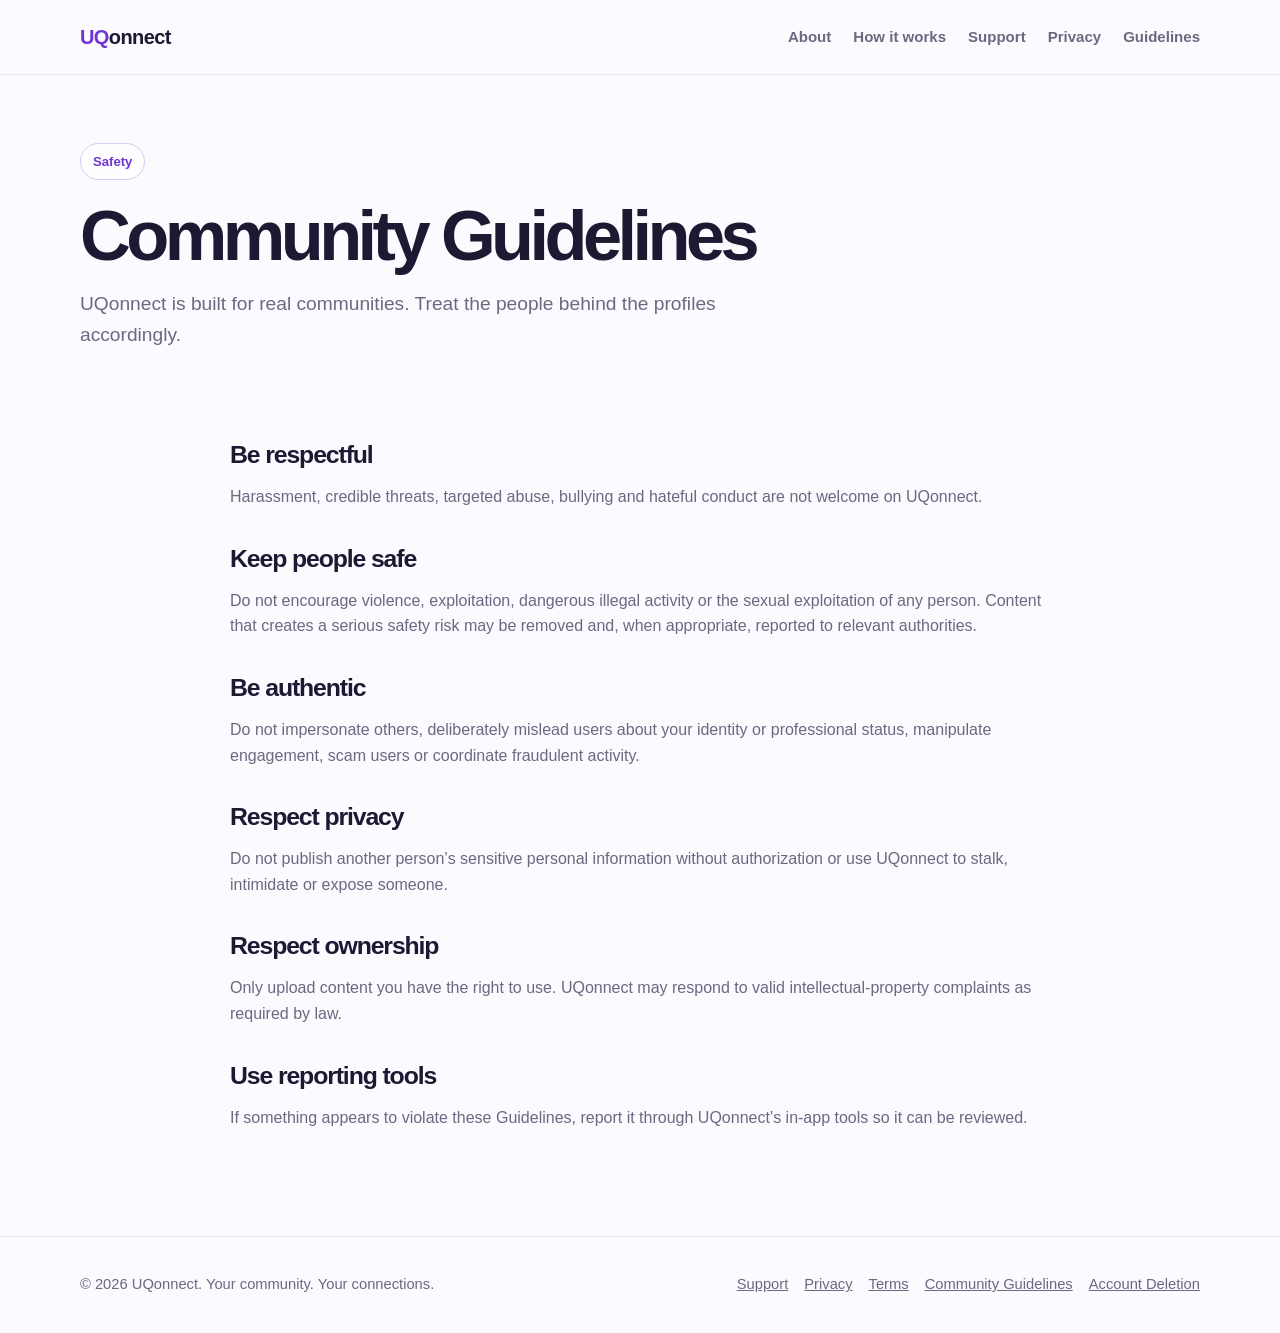
==== community-guidelines.html @ 995e0bdf "Add initial UQonnect website" ====
<!doctype html>
<html lang="en"><head>
<meta charset="utf-8">
<meta name="viewport" content="width=device-width, initial-scale=1">
<title>Community Guidelines | UQonnect</title>
<meta name="description" content="UQonnect — Your community. Your connections.">
<link rel="stylesheet" href="style.css">
</head><body><header><div class="wrap"><nav>
<a class="brand" href="index.html"><span>UQ</span>onnect</a>
<div class="links">
<a href="index.html#about">About</a>
<a href="index.html#features">How it works</a>
<a href="support.html">Support</a>
<a href="privacy.html">Privacy</a>
<a href="community-guidelines.html">Guidelines</a>
</div>
</nav></div></header>
<main><div class="wrap pagehead"><span class="eyebrow">Safety</span><h1>Community Guidelines</h1>
<p class="lead">UQonnect is built for real communities. Treat the people behind the profiles accordingly.</p></div>
<div class="wrap legal">
<h2>Be respectful</h2><p>Harassment, credible threats, targeted abuse, bullying and hateful conduct are not welcome on UQonnect.</p>
<h2>Keep people safe</h2><p>Do not encourage violence, exploitation, dangerous illegal activity or the sexual exploitation of any person. Content that creates a serious safety risk may be removed and, when appropriate, reported to relevant authorities.</p>
<h2>Be authentic</h2><p>Do not impersonate others, deliberately mislead users about your identity or professional status, manipulate engagement, scam users or coordinate fraudulent activity.</p>
<h2>Respect privacy</h2><p>Do not publish another person’s sensitive personal information without authorization or use UQonnect to stalk, intimidate or expose someone.</p>
<h2>Respect ownership</h2><p>Only upload content you have the right to use. UQonnect may respond to valid intellectual-property complaints as required by law.</p>
<h2>Use reporting tools</h2><p>If something appears to violate these Guidelines, report it through UQonnect’s in-app tools so it can be reviewed.</p>
</div></main>
<footer><div class="wrap footerline">
<div>© <span data-year></span> UQonnect. Your community. Your connections.</div>
<div class="footerlinks">
<a href="support.html">Support</a>
<a href="privacy.html">Privacy</a>
<a href="terms.html">Terms</a>
<a href="community-guidelines.html">Community Guidelines</a>
<a href="delete-account.html">Account Deletion</a>
</div></div></footer><script src="script.js"></script></body></html>
---- style.css ----
:root {
  --bg: #fbfaff;
  --surface: #ffffff;
  --text: #1f1833;
  --muted: #6e6780;
  --purple: #6f35d5;
  --purple2: #9c54ed;
  --border: #e8e2f2;
  --shadow: 0 18px 50px rgba(60, 28, 110, .12);
}
* { box-sizing: border-box; }
html { scroll-behavior: smooth; }
body {
  margin: 0;
  font-family: Inter, ui-sans-serif, -apple-system, BlinkMacSystemFont, "Segoe UI", sans-serif;
  background: var(--bg);
  color: var(--text);
  line-height: 1.6;
}
a { color: inherit; }
.wrap { width: min(1120px, calc(100% - 36px)); margin: 0 auto; }
header {
  position: sticky; top: 0; z-index: 10;
  background: rgba(251,250,255,.9);
  backdrop-filter: blur(18px);
  border-bottom: 1px solid rgba(232,226,242,.85);
}
nav { min-height: 74px; display: flex; align-items: center; justify-content: space-between; gap: 24px; }
.brand { text-decoration: none; font-size: 1.25rem; font-weight: 900; letter-spacing: -.03em; }
.brand span { color: var(--purple); }
.links { display: flex; align-items: center; gap: 22px; flex-wrap: wrap; }
.links a { text-decoration: none; color: var(--muted); font-size: .94rem; font-weight: 700; }
.links a:hover { color: var(--purple); }
.hero {
  padding: 90px 0 76px;
  background:
    radial-gradient(circle at 15% 10%, rgba(156,84,237,.22), transparent 27rem),
    radial-gradient(circle at 80% 20%, rgba(111,53,213,.15), transparent 24rem);
}
.eyebrow {
  display: inline-flex; padding: 7px 12px; border: 1px solid #d9c9f4;
  border-radius: 999px; color: var(--purple); font-weight: 800; font-size: .82rem;
  background: rgba(255,255,255,.72);
}
h1 { font-size: clamp(2.75rem, 8vw, 5.5rem); line-height: .97; letter-spacing: -.065em; margin: 22px 0; max-width: 900px; }
h2 { font-size: clamp(2rem, 5vw, 3rem); letter-spacing: -.045em; line-height: 1.05; margin: 0 0 16px; }
h3 { margin-top: 0; }
.lead { max-width: 740px; font-size: 1.2rem; color: var(--muted); }
.actions { display:flex; gap:14px; flex-wrap:wrap; margin-top:30px; }
.button {
  display:inline-block; padding:13px 18px; border-radius:12px; text-decoration:none;
  font-weight:800; border:1px solid var(--border); background:var(--surface);
}
.button.primary { color:white; border:0; background:linear-gradient(135deg,var(--purple),var(--purple2)); }
section { padding: 74px 0; }
.grid { display:grid; grid-template-columns:repeat(3,1fr); gap:20px; }
.card {
  background:var(--surface); border:1px solid var(--border); border-radius:22px;
  padding:26px; box-shadow:var(--shadow);
}
.card p, .muted, .legal p, .legal li { color:var(--muted); }
.band { background: linear-gradient(135deg,#241638,#442068); color:white; }
.band p { color:#ded4eb; }
.pagehead { padding: 68px 0 36px; }
.pagehead h1 { font-size: clamp(2.5rem,6vw,4.4rem); margin-bottom:14px; }
.legal { max-width: 820px; padding-bottom: 90px; }
.legal h2 { font-size:1.55rem; margin-top:36px; }
.notice { border-left:4px solid var(--purple); padding:16px 18px; background:#f2ebfc; border-radius:12px; }
footer { border-top:1px solid var(--border); padding:36px 0; color:var(--muted); font-size:.92rem; }
.footerline { display:flex; justify-content:space-between; gap:20px; flex-wrap:wrap; }
.footerlinks { display:flex; gap:16px; flex-wrap:wrap; }
@media (max-width: 760px) {
  .links { display:none; }
  .grid { grid-template-columns:1fr; }
  .hero { padding-top:64px; }
}
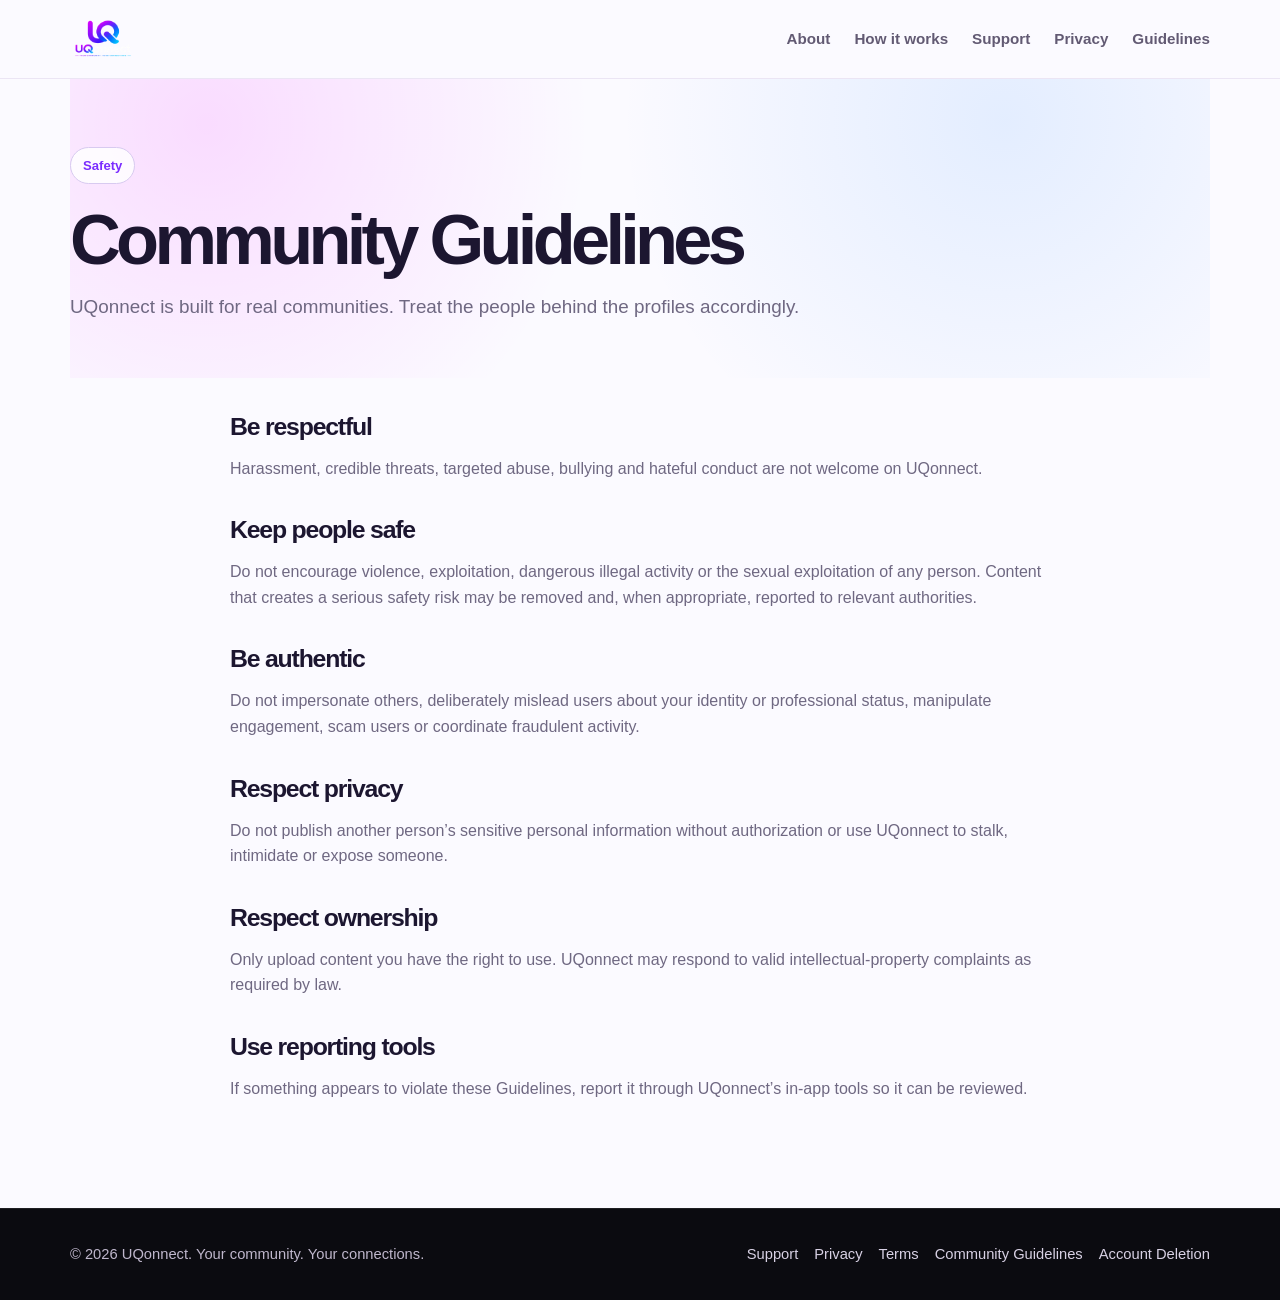
==== commit a6bd06e7: "Update website with official UQonnect branding" ====
--- a/community-guidelines.html
+++ b/community-guidelines.html
@@ -6,7 +6,9 @@
 <meta name="description" content="UQonnect — Your community. Your connections.">
 <link rel="stylesheet" href="style.css">
 </head><body><header><div class="wrap"><nav>
-<a class="brand" href="index.html"><span>UQ</span>onnect</a>
+<a class="brand-link" href="index.html" aria-label="UQonnect home">
+  <img class="brand-mini" src="uqonnect_logo_dark.png" alt="UQonnect">
+</a>
 <div class="links">
 <a href="index.html#about">About</a>
 <a href="index.html#features">How it works</a>
@@ -14,8 +16,7 @@
 <a href="privacy.html">Privacy</a>
 <a href="community-guidelines.html">Guidelines</a>
 </div>
-</nav></div></header>
-<main><div class="wrap pagehead"><span class="eyebrow">Safety</span><h1>Community Guidelines</h1>
+</nav></div></header><main><div class="wrap pagehead"><span class="eyebrow">Safety</span><h1>Community Guidelines</h1>
 <p class="lead">UQonnect is built for real communities. Treat the people behind the profiles accordingly.</p></div>
 <div class="wrap legal">
 <h2>Be respectful</h2><p>Harassment, credible threats, targeted abuse, bullying and hateful conduct are not welcome on UQonnect.</p>
@@ -24,8 +25,7 @@
 <h2>Respect privacy</h2><p>Do not publish another person’s sensitive personal information without authorization or use UQonnect to stalk, intimidate or expose someone.</p>
 <h2>Respect ownership</h2><p>Only upload content you have the right to use. UQonnect may respond to valid intellectual-property complaints as required by law.</p>
 <h2>Use reporting tools</h2><p>If something appears to violate these Guidelines, report it through UQonnect’s in-app tools so it can be reviewed.</p>
-</div></main>
-<footer><div class="wrap footerline">
+</div></main><footer><div class="wrap footerline">
 <div>© <span data-year></span> UQonnect. Your community. Your connections.</div>
 <div class="footerlinks">
 <a href="support.html">Support</a>
--- a/style.css
+++ b/style.css
@@ -1,12 +1,15 @@
 :root {
   --bg: #fbfaff;
   --surface: #ffffff;
-  --text: #1f1833;
-  --muted: #6e6780;
-  --purple: #6f35d5;
-  --purple2: #9c54ed;
-  --border: #e8e2f2;
-  --shadow: 0 18px 50px rgba(60, 28, 110, .12);
+  --text: #1c1630;
+  --muted: #6f6882;
+  --pink: #ee00ff;
+  --purple: #7b2cff;
+  --blue: #137dff;
+  --cyan: #00d6f3;
+  --border: #ebe5f4;
+  --shadow: 0 20px 55px rgba(45, 21, 92, .11);
+  --brand: linear-gradient(135deg, var(--pink) 0%, var(--purple) 36%, var(--blue) 72%, var(--cyan) 100%);
 }
 * { box-sizing: border-box; }
 html { scroll-behavior: smooth; }
@@ -18,59 +21,109 @@
   line-height: 1.6;
 }
 a { color: inherit; }
-.wrap { width: min(1120px, calc(100% - 36px)); margin: 0 auto; }
+.wrap { width: min(1140px, calc(100% - 36px)); margin: 0 auto; }
 header {
-  position: sticky; top: 0; z-index: 10;
+  position: sticky; top: 0; z-index: 20;
   background: rgba(251,250,255,.9);
   backdrop-filter: blur(18px);
   border-bottom: 1px solid rgba(232,226,242,.85);
 }
-nav { min-height: 74px; display: flex; align-items: center; justify-content: space-between; gap: 24px; }
-.brand { text-decoration: none; font-size: 1.25rem; font-weight: 900; letter-spacing: -.03em; }
-.brand span { color: var(--purple); }
-.links { display: flex; align-items: center; gap: 22px; flex-wrap: wrap; }
-.links a { text-decoration: none; color: var(--muted); font-size: .94rem; font-weight: 700; }
-.links a:hover { color: var(--purple); }
+nav { min-height: 78px; display:flex; align-items:center; justify-content:space-between; gap:24px; }
+.brand-link { display:inline-flex; align-items:center; gap:10px; text-decoration:none; }
+.brand-mini { height: 44px; width:auto; display:block; }
+.links { display:flex; align-items:center; gap:24px; flex-wrap:wrap; }
+.links a { text-decoration:none; color:#625a73; font-size:.95rem; font-weight:800; }
+.links a:hover { color:var(--purple); }
 .hero {
-  padding: 90px 0 76px;
+  padding: 86px 0 72px;
+  overflow: hidden;
   background:
-    radial-gradient(circle at 15% 10%, rgba(156,84,237,.22), transparent 27rem),
-    radial-gradient(circle at 80% 20%, rgba(111,53,213,.15), transparent 24rem);
+    radial-gradient(circle at 12% 18%, rgba(238,0,255,.18), transparent 26rem),
+    radial-gradient(circle at 76% 14%, rgba(19,125,255,.14), transparent 25rem),
+    radial-gradient(circle at 88% 68%, rgba(0,214,243,.11), transparent 24rem),
+    linear-gradient(180deg, #fff 0%, #faf7ff 100%);
 }
+.hero-grid { display:grid; grid-template-columns:1.08fr .92fr; align-items:center; gap:54px; }
 .eyebrow {
-  display: inline-flex; padding: 7px 12px; border: 1px solid #d9c9f4;
-  border-radius: 999px; color: var(--purple); font-weight: 800; font-size: .82rem;
-  background: rgba(255,255,255,.72);
+  display:inline-flex; padding:7px 12px; border:1px solid #d8caf0;
+  border-radius:999px; background:rgba(255,255,255,.84);
+  color:var(--purple); font-weight:850; font-size:.82rem;
 }
-h1 { font-size: clamp(2.75rem, 8vw, 5.5rem); line-height: .97; letter-spacing: -.065em; margin: 22px 0; max-width: 900px; }
-h2 { font-size: clamp(2rem, 5vw, 3rem); letter-spacing: -.045em; line-height: 1.05; margin: 0 0 16px; }
-h3 { margin-top: 0; }
-.lead { max-width: 740px; font-size: 1.2rem; color: var(--muted); }
+h1 { font-size:clamp(3rem,7vw,5.7rem); line-height:.96; letter-spacing:-.067em; margin:22px 0 24px; }
+h2 { font-size:clamp(2rem,5vw,3.1rem); line-height:1.05; letter-spacing:-.048em; margin:0 0 16px; }
+h3 { margin-top:0; }
+.gradient-text {
+  background:var(--brand);
+  -webkit-background-clip:text;
+  background-clip:text;
+  color:transparent;
+}
+.lead { max-width:740px; font-size:1.18rem; color:var(--muted); }
 .actions { display:flex; gap:14px; flex-wrap:wrap; margin-top:30px; }
 .button {
-  display:inline-block; padding:13px 18px; border-radius:12px; text-decoration:none;
-  font-weight:800; border:1px solid var(--border); background:var(--surface);
+  display:inline-block; padding:14px 19px; border-radius:13px; text-decoration:none;
+  font-weight:850; border:1px solid var(--border); background:var(--surface);
 }
-.button.primary { color:white; border:0; background:linear-gradient(135deg,var(--purple),var(--purple2)); }
-section { padding: 74px 0; }
+.button.primary {
+  color:#fff; border:0; background:var(--brand);
+  box-shadow:0 12px 28px rgba(104,48,238,.24);
+}
+.hero-brand-card {
+  position:relative; min-height:430px; border-radius:34px; padding:28px; overflow:hidden;
+  background:
+    radial-gradient(circle at 24% 10%, rgba(238,0,255,.5), transparent 19rem),
+    radial-gradient(circle at 82% 82%, rgba(0,214,243,.42), transparent 18rem),
+    #09090c;
+  box-shadow:0 28px 80px rgba(30,13,61,.24);
+  display:flex; align-items:center; justify-content:center;
+}
+.hero-brand-card::after {
+  content:""; position:absolute; inset:18px; border:1px solid rgba(255,255,255,.08); border-radius:25px;
+}
+.hero-logo { position:relative; z-index:2; width:min(100%,520px); height:auto; }
+section { padding:76px 0; }
 .grid { display:grid; grid-template-columns:repeat(3,1fr); gap:20px; }
 .card {
-  background:var(--surface); border:1px solid var(--border); border-radius:22px;
-  padding:26px; box-shadow:var(--shadow);
+  position:relative; overflow:hidden; background:var(--surface); border:1px solid var(--border);
+  border-radius:22px; padding:27px; box-shadow:var(--shadow);
 }
+.card::before { content:""; position:absolute; top:0; left:0; right:0; height:4px; background:var(--brand); }
 .card p, .muted, .legal p, .legal li { color:var(--muted); }
-.band { background: linear-gradient(135deg,#241638,#442068); color:white; }
-.band p { color:#ded4eb; }
-.pagehead { padding: 68px 0 36px; }
-.pagehead h1 { font-size: clamp(2.5rem,6vw,4.4rem); margin-bottom:14px; }
-.legal { max-width: 820px; padding-bottom: 90px; }
+.brand-band {
+  color:white;
+  background:
+    radial-gradient(circle at 18% 20%, rgba(238,0,255,.22), transparent 22rem),
+    radial-gradient(circle at 82% 80%, rgba(0,214,243,.18), transparent 24rem),
+    #09090c;
+}
+.brand-band-grid { display:grid; grid-template-columns:.75fr 1.25fr; gap:48px; align-items:center; }
+.band-logo { width:min(100%,430px); height:auto; }
+.brand-band p { color:#d8d1e4; }
+.pagehead {
+  padding:68px 0 36px;
+  background:
+    radial-gradient(circle at 12% 15%, rgba(238,0,255,.12), transparent 24rem),
+    radial-gradient(circle at 82% 14%, rgba(19,125,255,.10), transparent 24rem);
+}
+.pagehead h1 { font-size:clamp(2.5rem,6vw,4.4rem); margin-bottom:14px; }
+.legal { max-width:820px; padding-bottom:90px; }
 .legal h2 { font-size:1.55rem; margin-top:36px; }
 .notice { border-left:4px solid var(--purple); padding:16px 18px; background:#f2ebfc; border-radius:12px; }
-footer { border-top:1px solid var(--border); padding:36px 0; color:var(--muted); font-size:.92rem; }
-.footerline { display:flex; justify-content:space-between; gap:20px; flex-wrap:wrap; }
+footer {
+  background:#0b0b10; border-top:1px solid rgba(255,255,255,.08);
+  padding:34px 0; color:#bfb7cc; font-size:.92rem;
+}
+.footerline { display:flex; justify-content:space-between; align-items:center; gap:20px; flex-wrap:wrap; }
 .footerlinks { display:flex; gap:16px; flex-wrap:wrap; }
-@media (max-width: 760px) {
+.footerlinks a { color:#d8d1e4; text-decoration:none; }
+.footerlinks a:hover { color:white; }
+@media (max-width:900px) {
+  .hero-grid,.brand-band-grid { grid-template-columns:1fr; }
+  .hero-brand-card { min-height:330px; }
+}
+@media (max-width:760px) {
   .links { display:none; }
   .grid { grid-template-columns:1fr; }
-  .hero { padding-top:64px; }
+  .hero { padding-top:58px; }
+  .brand-mini { height:38px; }
 }
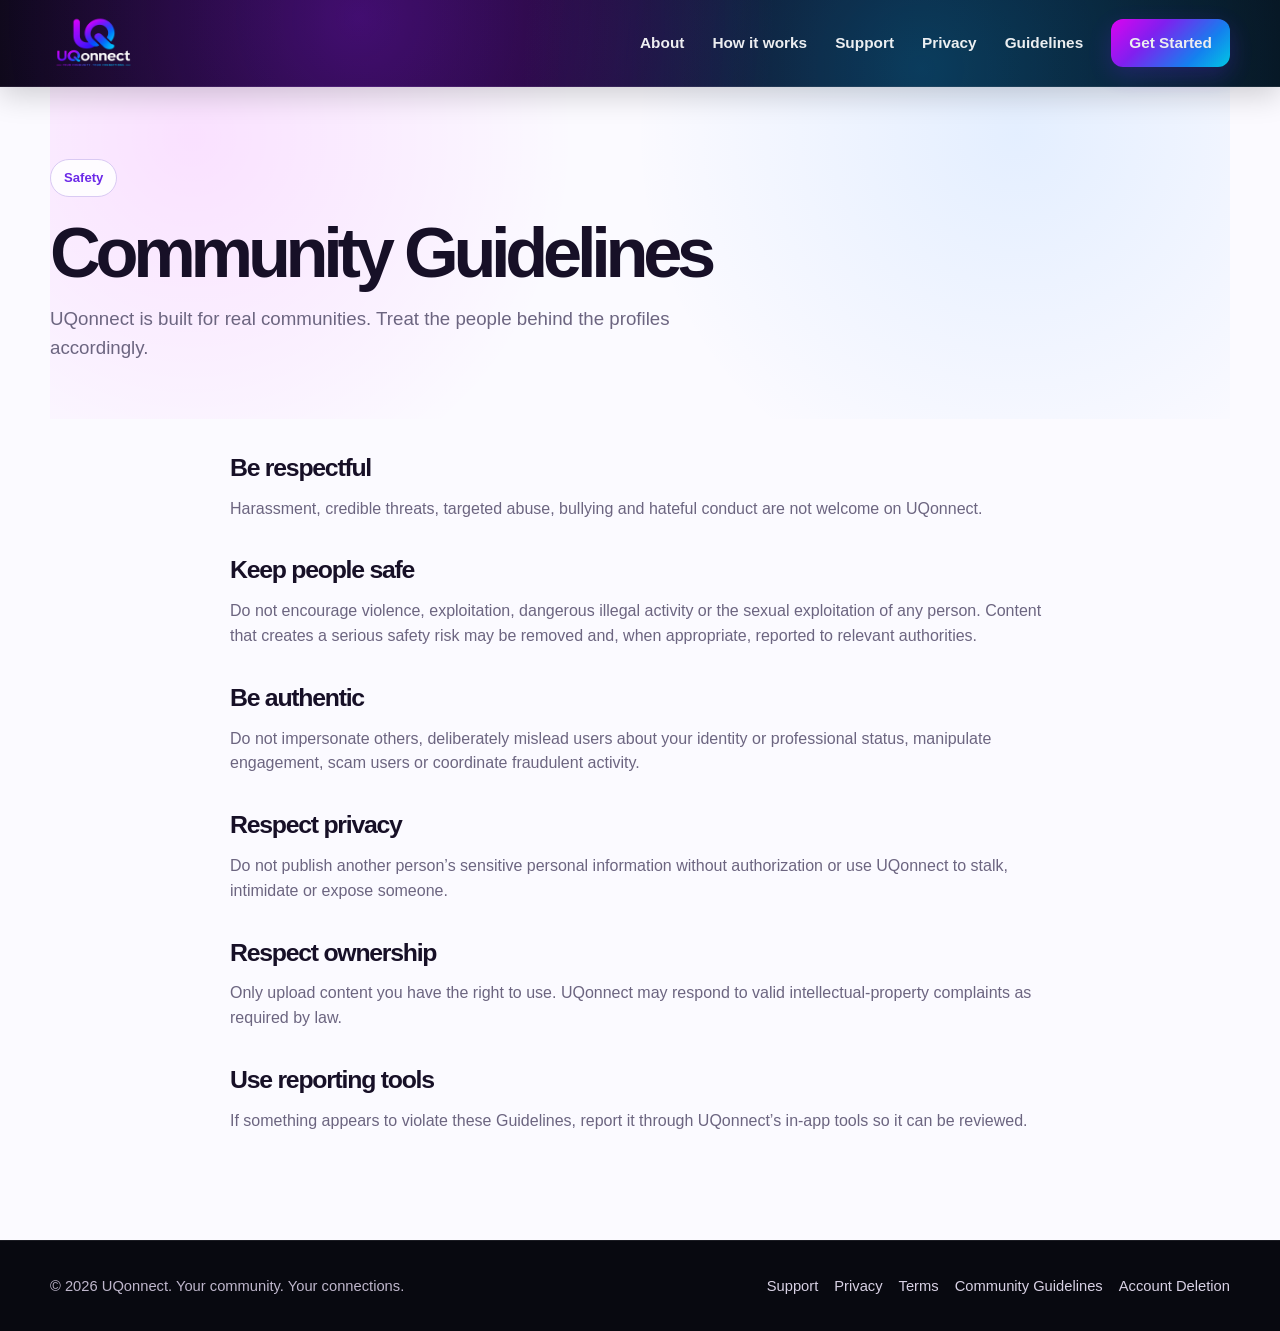
==== commit 01d5b572: "Add dark branded header and iPhone hero" ====
--- a/community-guidelines.html
+++ b/community-guidelines.html
@@ -1,22 +1,13 @@
-<!doctype html>
-<html lang="en"><head>
-<meta charset="utf-8">
-<meta name="viewport" content="width=device-width, initial-scale=1">
-<title>Community Guidelines | UQonnect</title>
-<meta name="description" content="UQonnect — Your community. Your connections.">
-<link rel="stylesheet" href="style.css">
-</head><body><header><div class="wrap"><nav>
-<a class="brand-link" href="index.html" aria-label="UQonnect home">
-  <img class="brand-mini" src="uqonnect_logo_dark.png" alt="UQonnect">
-</a>
+<!doctype html><html lang="en"><head>
+<meta charset="utf-8"><meta name="viewport" content="width=device-width, initial-scale=1">
+<title>Community Guidelines | UQonnect</title><meta name="description" content="UQonnect — Your community. Your connections.">
+<link rel="stylesheet" href="style.css"></head><body><header><div class="wrap"><nav>
+<a class="brand-link" href="index.html" aria-label="UQonnect home"><img class="brand-logo" src="uqonnect_logo_dark.png" alt="UQonnect"></a>
 <div class="links">
-<a href="index.html#about">About</a>
-<a href="index.html#features">How it works</a>
-<a href="support.html">Support</a>
-<a href="privacy.html">Privacy</a>
-<a href="community-guidelines.html">Guidelines</a>
-</div>
-</nav></div></header><main><div class="wrap pagehead"><span class="eyebrow">Safety</span><h1>Community Guidelines</h1>
+<a href="index.html#about">About</a><a href="index.html#features">How it works</a>
+<a href="support.html">Support</a><a href="privacy.html">Privacy</a>
+<a href="community-guidelines.html">Guidelines</a><a class="nav-cta" href="#download">Get Started</a>
+</div></nav></div></header><main><div class="wrap pagehead"><span class="eyebrow">Safety</span><h1>Community Guidelines</h1>
 <p class="lead">UQonnect is built for real communities. Treat the people behind the profiles accordingly.</p></div>
 <div class="wrap legal">
 <h2>Be respectful</h2><p>Harassment, credible threats, targeted abuse, bullying and hateful conduct are not welcome on UQonnect.</p>
@@ -27,10 +18,5 @@
 <h2>Use reporting tools</h2><p>If something appears to violate these Guidelines, report it through UQonnect’s in-app tools so it can be reviewed.</p>
 </div></main><footer><div class="wrap footerline">
 <div>© <span data-year></span> UQonnect. Your community. Your connections.</div>
-<div class="footerlinks">
-<a href="support.html">Support</a>
-<a href="privacy.html">Privacy</a>
-<a href="terms.html">Terms</a>
-<a href="community-guidelines.html">Community Guidelines</a>
-<a href="delete-account.html">Account Deletion</a>
-</div></div></footer><script src="script.js"></script></body></html>+<div class="footerlinks"><a href="support.html">Support</a><a href="privacy.html">Privacy</a><a href="terms.html">Terms</a><a href="community-guidelines.html">Community Guidelines</a><a href="delete-account.html">Account Deletion</a></div>
+</div></footer><script src="script.js"></script></body></html>
--- a/style.css
+++ b/style.css
@@ -1,129 +1,67 @@
-:root {
-  --bg: #fbfaff;
-  --surface: #ffffff;
-  --text: #1c1630;
-  --muted: #6f6882;
-  --pink: #ee00ff;
-  --purple: #7b2cff;
-  --blue: #137dff;
-  --cyan: #00d6f3;
-  --border: #ebe5f4;
-  --shadow: 0 20px 55px rgba(45, 21, 92, .11);
-  --brand: linear-gradient(135deg, var(--pink) 0%, var(--purple) 36%, var(--blue) 72%, var(--cyan) 100%);
+:root{
+  --bg:#fbfaff;--surface:#fff;--text:#171027;--muted:#6c6580;
+  --pink:#ef00ff;--purple:#8b1fff;--blue:#1689ff;--cyan:#00d6f3;
+  --nav:#07080e;--border:#e9e2f3;
+  --brand:linear-gradient(135deg,var(--pink) 0%,var(--purple) 34%,var(--blue) 73%,var(--cyan) 100%);
+  --shadow:0 20px 60px rgba(50,25,105,.16)
 }
-* { box-sizing: border-box; }
-html { scroll-behavior: smooth; }
-body {
-  margin: 0;
-  font-family: Inter, ui-sans-serif, -apple-system, BlinkMacSystemFont, "Segoe UI", sans-serif;
-  background: var(--bg);
-  color: var(--text);
-  line-height: 1.6;
+*{box-sizing:border-box}html{scroll-behavior:smooth}
+body{margin:0;font-family:Inter,ui-sans-serif,-apple-system,BlinkMacSystemFont,"Segoe UI",sans-serif;color:var(--text);background:var(--bg);line-height:1.55}
+a{color:inherit}.wrap{width:min(1180px,calc(100% - 36px));margin:0 auto}
+header{
+  position:sticky;top:0;z-index:30;
+  background:
+    radial-gradient(circle at 28% 20%,rgba(148,24,255,.38),transparent 26rem),
+    radial-gradient(circle at 72% 80%,rgba(0,184,255,.28),transparent 25rem),
+    linear-gradient(90deg,#080810 0%,#15071f 48%,#071420 100%);
+  border-bottom:1px solid rgba(255,255,255,.08);box-shadow:0 8px 30px rgba(0,0,0,.18)
 }
-a { color: inherit; }
-.wrap { width: min(1140px, calc(100% - 36px)); margin: 0 auto; }
-header {
-  position: sticky; top: 0; z-index: 20;
-  background: rgba(251,250,255,.9);
-  backdrop-filter: blur(18px);
-  border-bottom: 1px solid rgba(232,226,242,.85);
+nav{min-height:86px;display:flex;align-items:center;justify-content:space-between;gap:24px}
+.brand-link{display:flex;align-items:center;text-decoration:none}.brand-logo{height:58px;width:auto;display:block}
+.links{display:flex;align-items:center;gap:28px}.links a{color:#fff;text-decoration:none;font-size:.96rem;font-weight:800;opacity:.92}
+.links a:hover{opacity:1;color:#c8e9ff}.nav-cta{padding:12px 18px;border-radius:12px;background:var(--brand);color:#fff!important;box-shadow:0 8px 24px rgba(116,36,255,.25)}
+.hero{
+  position:relative;overflow:hidden;padding:76px 0 86px;min-height:760px;
+  background:
+    radial-gradient(circle at 14% 20%,rgba(239,0,255,.15),transparent 28rem),
+    radial-gradient(circle at 80% 18%,rgba(22,137,255,.18),transparent 30rem),
+    radial-gradient(circle at 82% 70%,rgba(0,214,243,.12),transparent 27rem),
+    linear-gradient(180deg,#fff 0%,#fbf8ff 100%)
 }
-nav { min-height: 78px; display:flex; align-items:center; justify-content:space-between; gap:24px; }
-.brand-link { display:inline-flex; align-items:center; gap:10px; text-decoration:none; }
-.brand-mini { height: 44px; width:auto; display:block; }
-.links { display:flex; align-items:center; gap:24px; flex-wrap:wrap; }
-.links a { text-decoration:none; color:#625a73; font-size:.95rem; font-weight:800; }
-.links a:hover { color:var(--purple); }
-.hero {
-  padding: 86px 0 72px;
-  overflow: hidden;
-  background:
-    radial-gradient(circle at 12% 18%, rgba(238,0,255,.18), transparent 26rem),
-    radial-gradient(circle at 76% 14%, rgba(19,125,255,.14), transparent 25rem),
-    radial-gradient(circle at 88% 68%, rgba(0,214,243,.11), transparent 24rem),
-    linear-gradient(180deg, #fff 0%, #faf7ff 100%);
-}
-.hero-grid { display:grid; grid-template-columns:1.08fr .92fr; align-items:center; gap:54px; }
-.eyebrow {
-  display:inline-flex; padding:7px 12px; border:1px solid #d8caf0;
-  border-radius:999px; background:rgba(255,255,255,.84);
-  color:var(--purple); font-weight:850; font-size:.82rem;
-}
-h1 { font-size:clamp(3rem,7vw,5.7rem); line-height:.96; letter-spacing:-.067em; margin:22px 0 24px; }
-h2 { font-size:clamp(2rem,5vw,3.1rem); line-height:1.05; letter-spacing:-.048em; margin:0 0 16px; }
-h3 { margin-top:0; }
-.gradient-text {
-  background:var(--brand);
-  -webkit-background-clip:text;
-  background-clip:text;
-  color:transparent;
-}
-.lead { max-width:740px; font-size:1.18rem; color:var(--muted); }
-.actions { display:flex; gap:14px; flex-wrap:wrap; margin-top:30px; }
-.button {
-  display:inline-block; padding:14px 19px; border-radius:13px; text-decoration:none;
-  font-weight:850; border:1px solid var(--border); background:var(--surface);
-}
-.button.primary {
-  color:#fff; border:0; background:var(--brand);
-  box-shadow:0 12px 28px rgba(104,48,238,.24);
-}
-.hero-brand-card {
-  position:relative; min-height:430px; border-radius:34px; padding:28px; overflow:hidden;
-  background:
-    radial-gradient(circle at 24% 10%, rgba(238,0,255,.5), transparent 19rem),
-    radial-gradient(circle at 82% 82%, rgba(0,214,243,.42), transparent 18rem),
-    #09090c;
-  box-shadow:0 28px 80px rgba(30,13,61,.24);
-  display:flex; align-items:center; justify-content:center;
-}
-.hero-brand-card::after {
-  content:""; position:absolute; inset:18px; border:1px solid rgba(255,255,255,.08); border-radius:25px;
-}
-.hero-logo { position:relative; z-index:2; width:min(100%,520px); height:auto; }
-section { padding:76px 0; }
-.grid { display:grid; grid-template-columns:repeat(3,1fr); gap:20px; }
-.card {
-  position:relative; overflow:hidden; background:var(--surface); border:1px solid var(--border);
-  border-radius:22px; padding:27px; box-shadow:var(--shadow);
-}
-.card::before { content:""; position:absolute; top:0; left:0; right:0; height:4px; background:var(--brand); }
-.card p, .muted, .legal p, .legal li { color:var(--muted); }
-.brand-band {
-  color:white;
-  background:
-    radial-gradient(circle at 18% 20%, rgba(238,0,255,.22), transparent 22rem),
-    radial-gradient(circle at 82% 80%, rgba(0,214,243,.18), transparent 24rem),
-    #09090c;
-}
-.brand-band-grid { display:grid; grid-template-columns:.75fr 1.25fr; gap:48px; align-items:center; }
-.band-logo { width:min(100%,430px); height:auto; }
-.brand-band p { color:#d8d1e4; }
-.pagehead {
-  padding:68px 0 36px;
-  background:
-    radial-gradient(circle at 12% 15%, rgba(238,0,255,.12), transparent 24rem),
-    radial-gradient(circle at 82% 14%, rgba(19,125,255,.10), transparent 24rem);
-}
-.pagehead h1 { font-size:clamp(2.5rem,6vw,4.4rem); margin-bottom:14px; }
-.legal { max-width:820px; padding-bottom:90px; }
-.legal h2 { font-size:1.55rem; margin-top:36px; }
-.notice { border-left:4px solid var(--purple); padding:16px 18px; background:#f2ebfc; border-radius:12px; }
-footer {
-  background:#0b0b10; border-top:1px solid rgba(255,255,255,.08);
-  padding:34px 0; color:#bfb7cc; font-size:.92rem;
-}
-.footerline { display:flex; justify-content:space-between; align-items:center; gap:20px; flex-wrap:wrap; }
-.footerlinks { display:flex; gap:16px; flex-wrap:wrap; }
-.footerlinks a { color:#d8d1e4; text-decoration:none; }
-.footerlinks a:hover { color:white; }
-@media (max-width:900px) {
-  .hero-grid,.brand-band-grid { grid-template-columns:1fr; }
-  .hero-brand-card { min-height:330px; }
-}
-@media (max-width:760px) {
-  .links { display:none; }
-  .grid { grid-template-columns:1fr; }
-  .hero { padding-top:58px; }
-  .brand-mini { height:38px; }
-}+.hero::after{content:"";position:absolute;left:-5%;right:-5%;bottom:-72px;height:122px;background:var(--brand);border-radius:50% 50% 0 0/40% 40% 0 0;opacity:.92;transform:rotate(-1deg)}
+.hero-grid{position:relative;z-index:2;display:grid;grid-template-columns:1.02fr .98fr;align-items:center;gap:46px}
+.eyebrow{display:inline-flex;padding:8px 13px;border:1px solid #d9caf3;background:rgba(255,255,255,.88);border-radius:999px;color:#6c29e8;font-weight:850;font-size:.82rem}
+h1{margin:24px 0 22px;font-size:clamp(3.35rem,7vw,6.6rem);line-height:.91;letter-spacing:-.075em}
+.gradient-text{background:var(--brand);-webkit-background-clip:text;background-clip:text;color:transparent}
+.lead{max-width:670px;color:var(--muted);font-size:1.17rem}
+.actions{display:flex;flex-wrap:wrap;gap:14px;margin-top:28px}
+.button{display:inline-flex;align-items:center;justify-content:center;min-height:54px;padding:0 22px;border-radius:13px;text-decoration:none;font-weight:850;border:1px solid var(--border);background:#fff}
+.button.primary{color:#fff;border:0;background:var(--brand);box-shadow:0 14px 34px rgba(106,37,235,.24)}
+.store-row{display:flex;gap:12px;flex-wrap:wrap;margin-top:18px}
+.store-badge{display:inline-flex;align-items:center;gap:10px;padding:9px 14px;border-radius:10px;background:#08080a;color:#fff;text-decoration:none;min-width:170px}
+.store-badge small{display:block;font-size:.62rem;opacity:.78;line-height:1}.store-badge strong{display:block;font-size:1rem;line-height:1.15}
+.store-icon{width:24px;height:24px;border-radius:7px;background:var(--brand);flex:0 0 auto}
+.visual{position:relative;min-height:610px}.glow{position:absolute;width:530px;height:530px;right:-40px;top:40px;border-radius:50%;background:radial-gradient(circle at 30% 30%,rgba(239,0,255,.28),transparent 42%),radial-gradient(circle at 72% 74%,rgba(0,214,243,.30),transparent 46%);filter:blur(12px)}
+.trail{position:absolute;border:4px solid transparent;border-radius:50%;filter:drop-shadow(0 0 12px currentColor);opacity:.85}
+.trail.one{width:560px;height:260px;right:-85px;top:110px;border-top-color:#ff3ef5;border-right-color:#63e9ff;transform:rotate(-18deg)}
+.trail.two{width:520px;height:220px;right:-30px;bottom:28px;border-bottom-color:#7d48ff;border-left-color:#5de9ff;transform:rotate(18deg)}
+.phone{position:absolute;right:70px;top:34px;width:300px;height:610px;padding:10px;border-radius:52px;background:linear-gradient(150deg,#202333 0%,#7c43ff 48%,#2ae0ff 100%);box-shadow:0 34px 70px rgba(35,16,71,.30),0 0 0 2px rgba(255,255,255,.35) inset;transform:rotate(4deg)}
+.phone::before{content:"";position:absolute;inset:6px;border-radius:46px;border:1px solid rgba(255,255,255,.22);pointer-events:none}
+.screen{position:relative;width:100%;height:100%;overflow:hidden;border-radius:43px;background:radial-gradient(circle at 20% 10%,rgba(239,0,255,.28),transparent 18rem),radial-gradient(circle at 78% 82%,rgba(0,214,243,.28),transparent 20rem),linear-gradient(180deg,#100b1a 0%,#071522 100%);display:flex;align-items:center;justify-content:center;padding:26px}
+.dynamic-island{position:absolute;top:12px;left:50%;transform:translateX(-50%);width:108px;height:30px;border-radius:20px;background:#000}
+.phone-logo{width:90%;max-width:235px;height:auto}.phone-slogan{position:absolute;left:0;right:0;bottom:36px;text-align:center;color:#fff;font-weight:850;font-size:1rem;opacity:.94}
+.feature-chip{position:absolute;width:190px;padding:13px 16px;border-radius:16px;background:rgba(255,255,255,.78);border:1px solid rgba(255,255,255,.72);backdrop-filter:blur(12px);box-shadow:0 16px 35px rgba(57,31,103,.12);font-size:.88rem;font-weight:800}
+.feature-chip span{display:block;font-size:.72rem;font-weight:700;color:#7a728d}.chip1{left:0;top:120px}.chip2{left:-18px;top:235px}.chip3{left:4px;top:350px}.chip4{right:-14px;top:190px}.chip5{right:-4px;top:315px}
+section.content{padding:86px 0}
+h2{font-size:clamp(2rem,5vw,3.2rem);line-height:1.04;letter-spacing:-.05em;margin:0 0 16px}
+.grid{display:grid;grid-template-columns:repeat(3,1fr);gap:20px}.card{position:relative;overflow:hidden;background:#fff;border:1px solid var(--border);border-radius:22px;padding:28px;box-shadow:var(--shadow)}
+.card::before{content:"";position:absolute;inset:0 0 auto 0;height:4px;background:var(--brand)}.card p,.legal p,.legal li{color:var(--muted)}
+.brand-band{background:radial-gradient(circle at 18% 20%,rgba(239,0,255,.20),transparent 24rem),radial-gradient(circle at 82% 80%,rgba(0,214,243,.18),transparent 24rem),#080910;color:#fff}
+.brand-band .lead{color:#d7cfdf}.brand-band-grid{display:grid;grid-template-columns:.8fr 1.2fr;gap:52px;align-items:center}.band-logo{width:min(100%,430px)}
+.pagehead{padding:72px 0 38px;background:radial-gradient(circle at 12% 15%,rgba(239,0,255,.10),transparent 24rem),radial-gradient(circle at 82% 14%,rgba(22,137,255,.10),transparent 24rem)}
+.pagehead h1{font-size:clamp(2.5rem,6vw,4.4rem);margin-bottom:14px}.legal{max-width:820px;padding-bottom:90px}.legal h2{font-size:1.55rem;margin-top:36px}
+.notice{border-left:4px solid var(--purple);padding:16px 18px;background:#f2ebfc;border-radius:12px}
+footer{background:#080910;border-top:1px solid rgba(255,255,255,.08);color:#bfb7cc;padding:34px 0;font-size:.92rem}
+.footerline{display:flex;justify-content:space-between;align-items:center;gap:20px;flex-wrap:wrap}.footerlinks{display:flex;gap:16px;flex-wrap:wrap}.footerlinks a{color:#d8d1e4;text-decoration:none}
+@media(max-width:980px){.hero-grid,.brand-band-grid{grid-template-columns:1fr}.visual{min-height:650px;margin-top:8px}.phone{left:50%;right:auto;transform:translateX(-50%) rotate(3deg)}.chip1,.chip2,.chip3{left:4%}.chip4,.chip5{right:4%}}
+@media(max-width:760px){.links a:not(.nav-cta){display:none}.brand-logo{height:50px}.hero{padding-top:58px;min-height:auto}.visual{min-height:590px}.phone{width:270px;height:550px}.feature-chip{width:160px;font-size:.78rem}.chip1{top:90px}.chip2{top:200px}.chip3{top:310px}.chip4{top:150px}.chip5{top:270px}.grid{grid-template-columns:1fr}}
